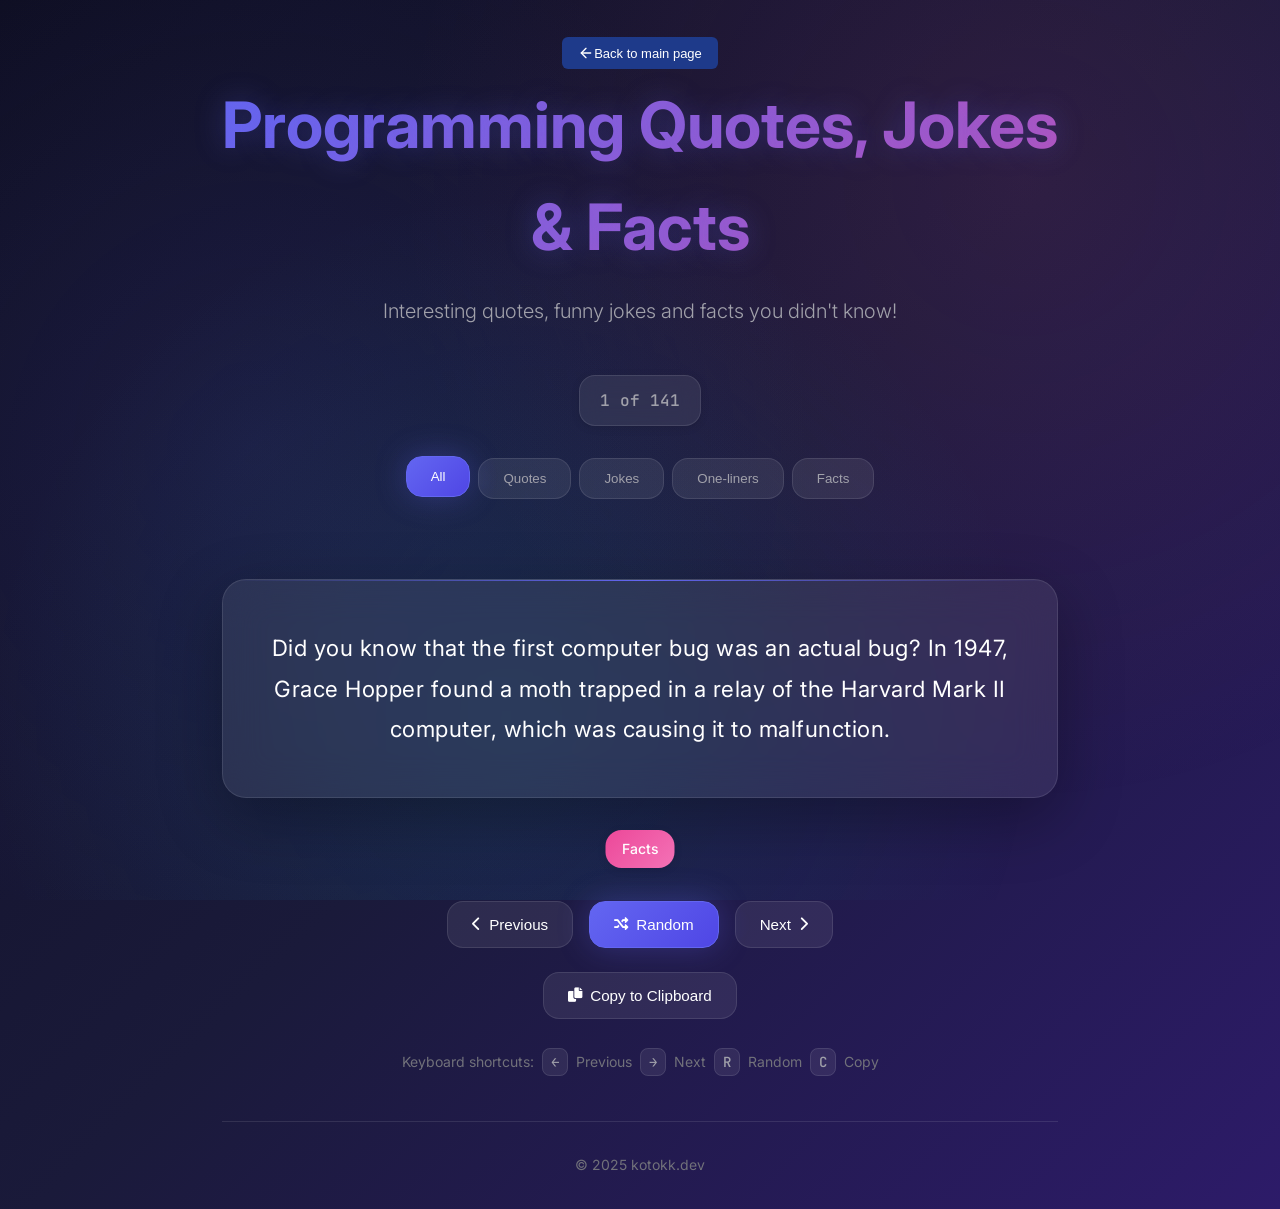
==== facts/index.html @ 2c8950e2 "added /facts" ====
<!DOCTYPE html>
<html lang="en">
<head>
    <meta charset="UTF-8">
    <meta name="viewport" content="width=device-width, initial-scale=1.0">
    <meta name="description" content="Programming Quotes, Jokes & Facts for Developers" />
    <title>Kotokk - Programming Quotes, Jokes & Facts</title>
    <link rel="stylesheet" href="https://cdnjs.cloudflare.com/ajax/libs/font-awesome/6.0.0/css/all.min.css">
    <link rel="icon" type="image/png" href="website-icon.png" />
    <link rel="stylesheet" href="styles.css" />
</head>
<body>
    <div class="container">
        <header>
                  <button onclick="window.location.href='/index.php'" class="back-button">
  <svg width="16" height="16" viewBox="0 0 24 24" fill="none" stroke="currentColor" stroke-width="2" stroke-linecap="round" stroke-linejoin="round">
    <path d="m12 19-7-7 7-7"/>
    <path d="M19 12H5"/>
  </svg>
Back to main page
</button>
            <h1>Programming Quotes, Jokes & Facts</h1>
            <p class="subtitle">Interesting quotes, funny jokes and facts you didn't know!</p>
        </header>
        
        <div class="fact-counter" id="fact-counter">1 of 60</div>

        <div class="category-selector">
            <div class="category-selector">
                <button class="category-btn active" data-category="all">All</button>
                <button class="category-btn" data-category="quotes">Quotes</button>
                <button class="category-btn" data-category="jokes">Jokes</button>
                <button class="category-btn" data-category="oneliners">One-liners</button>
                <button class="category-btn" data-category="facts">Facts</button>
            </div>
            
        </div>

        <div class="fact-card fade-in">
            <p id="fact-display" class="fact-text"></p>
        </div>
        
        <div class="tag" id="fact-category"></div>
        
        <div class="controls">
            <div class="navigation">
                <button class="btn" id="prev-fact" title="Previous fact">
                    <i class="fas fa-chevron-left"></i> Previous
                </button>
                <button class="btn btn-primary" id="randomBtn" title="Random fact">
                    <i class="fas fa-random"></i> Random
                </button>
                <button class="btn" id="next-fact" title="Next fact">
                    Next <i class="fas fa-chevron-right"></i>
                </button>
            </div>
            
            <button class="btn" id="copy-fact" title="Copy to clipboard">
                <i class="fas fa-copy"></i> Copy to Clipboard
            </button>
        </div>
        
        <div class="keyboard-shortcuts">
            Keyboard shortcuts: <span>←</span> Previous <span>→</span> Next <span>R</span> Random <span>C</span> Copy
        </div>
        
        <footer class="footer">
            <p>© 2025 kotokk.dev</p>
        </footer>
    </div>
    
    <div class="toast" id="copyTooltip">Copied to clipboard!</div>
    <script src="script.js"></script>
</body>
</html>
---- facts/styles.css ----
@import url('https://fonts.googleapis.com/css2?family=Inter:wght@300;400;500;600;700&family=JetBrains+Mono:wght@400;500&display=swap');

:root {
  --primary-color: #6366f1;
  --primary-dark: #4f46e5;
  --secondary-color: #ec4899;
  --accent-color: #06b6d4;
  --success-color: #10b981;
  
  --bg-primary: #0f0f23;
  --bg-secondary: #1a1a3a;
  --bg-card: rgba(255, 255, 255, 0.05);
  --bg-glass: rgba(255, 255, 255, 0.08);
  
  --text-primary: #ffffff;
  --text-secondary: #a1a1aa;
  --text-muted: #71717a;
  
  --border-primary: rgba(255, 255, 255, 0.1);
  --border-hover: rgba(255, 255, 255, 0.2);
  
  --shadow-sm: 0 2px 8px rgba(0, 0, 0, 0.1);
  --shadow-md: 0 8px 32px rgba(0, 0, 0, 0.2);
  --shadow-lg: 0 20px 64px rgba(0, 0, 0, 0.3);
  --shadow-glow: 0 0 32px rgba(99, 102, 241, 0.3);
  
  --radius-sm: 8px;
  --radius-md: 12px;
  --radius-lg: 16px;
  --radius-xl: 24px;
  
  --transition-fast: all 0.2s cubic-bezier(0.4, 0, 0.2, 1);
  --transition-smooth: all 0.3s cubic-bezier(0.4, 0, 0.2, 1);
  --transition-slow: all 0.5s cubic-bezier(0.4, 0, 0.2, 1);
}

* {
  margin: 0;
  padding: 0;
  box-sizing: border-box;
}

html {
  scroll-behavior: smooth;
}

.back-button {
  display: inline-flex;
  align-items: center;
  padding: 8px 16px;
  background: #1e3a8a;
  color: white;
  border: none;
  border-radius: 6px;
  font-size: 13px;
  font-weight: 400;
  cursor: pointer;
  transition: all 0.2s ease;
  text-decoration: none;
  margin: 5px;
}

.back-button:hover {
  background: #1e40af;
  transform: translateX(-3px);
}

.back-button:active {
  transform: translateX(-1px);
}

.back-button svg {
  transition: transform 0.2s ease;
}

.back-button:hover svg {
  transform: translateX(-1px);
}

body {
  font-family: 'Inter', -apple-system, BlinkMacSystemFont, sans-serif;
  background: linear-gradient(135deg, #0f0f23 0%, #1a1a3a 50%, #2d1b69 100%);
  color: var(--text-primary);
  line-height: 1.6;
  min-height: 100vh;
  overflow-x: hidden;
  position: relative;
}

body::before {
  content: '';
  position: fixed;
  top: 0;
  left: 0;
  width: 100%;
  height: 100%;
  background: 
    radial-gradient(circle at 20% 50%, rgba(99, 102, 241, 0.1) 0%, transparent 50%),
    radial-gradient(circle at 80% 20%, rgba(236, 72, 153, 0.1) 0%, transparent 50%),
    radial-gradient(circle at 40% 80%, rgba(6, 182, 212, 0.1) 0%, transparent 50%);
  animation: backgroundShift 20s ease-in-out infinite;
  z-index: -1;
}

@keyframes backgroundShift {
  0%, 100% { transform: scale(1) rotate(0deg); opacity: 0.3; }
  33% { transform: scale(1.1) rotate(2deg); opacity: 0.5; }
  66% { transform: scale(0.9) rotate(-1deg); opacity: 0.4; }
}

.container {
  max-width: 900px;
  margin: 0 auto;
  padding: 2rem;
  position: relative;
  z-index: 1;
}

header {
  text-align: center;
  margin-bottom: 3rem;
  animation: floatDown 0.8s ease-out;
}

@keyframes floatDown {
  0% { 
    opacity: 0; 
    transform: translateY(-30px) scale(0.9); 
  }
  100% { 
    opacity: 1; 
    transform: translateY(0) scale(1); 
  }
}

header h1 {
  font-size: clamp(2.5rem, 5vw, 4rem);
  font-weight: 700;
  background: linear-gradient(135deg, var(--primary-color), var(--secondary-color), var(--accent-color));
  background-size: 300% 300%;
  -webkit-background-clip: text;
  -webkit-text-fill-color: transparent;
  background-clip: text;
  margin-bottom: 1rem;
  animation: gradientShift 4s ease-in-out infinite;
  text-shadow: 0 0 30px rgba(99, 102, 241, 0.3);
}

@keyframes gradientShift {
  0%, 100% { background-position: 0% 50%; }
  50% { background-position: 100% 50%; }
}

.subtitle {
  font-size: 1.25rem;
  color: var(--text-secondary);
  font-weight: 300;
  opacity: 0;
  animation: fadeInUp 0.8s ease-out 0.3s forwards;
}

@keyframes fadeInUp {
  0% { 
    opacity: 0; 
    transform: translateY(20px); 
  }
  100% { 
    opacity: 1; 
    transform: translateY(0); 
  }
}

.fact-counter {
  display: flex;
  align-items: center;
  justify-content: center;
  text-align: center;
  width: fit-content;
  margin: 0 auto 2rem auto;
  background: var(--bg-glass);
  backdrop-filter: blur(10px);
  border: 1px solid var(--border-primary);
  padding: 0.75rem 1.25rem;
  border-radius: var(--radius-lg);
  font-family: 'JetBrains Mono', monospace;
  font-weight: 500;
  color: var(--text-secondary);
  box-shadow: var(--shadow-sm);
  animation: pulse 2s infinite;
}

@keyframes pulse {
  0%, 100% { transform: scale(1); opacity: 0.8; }
  50% { transform: scale(1.05); opacity: 1; }
}

.category-selector {
  display: flex;
  justify-content: center;
  gap: 0.5rem;
  margin-bottom: 2.5rem;
  flex-wrap: wrap;
  animation: slideInFromLeft 0.8s ease-out 0.2s both;
}

@keyframes slideInFromLeft {
  0% { 
    opacity: 0; 
    transform: translateX(-50px); 
  }
  100% { 
    opacity: 1; 
    transform: translateX(0); 
  }
}

.category-btn {
  background: var(--bg-glass);
  backdrop-filter: blur(10px);
  border: 1px solid var(--border-primary);
  color: var(--text-secondary);
  padding: 0.75rem 1.5rem;
  border-radius: var(--radius-lg);
  font-weight: 500;
  cursor: pointer;
  transition: var(--transition-smooth);
  position: relative;
  overflow: hidden;
}

.category-btn::before {
  content: '';
  position: absolute;
  top: 0;
  left: -100%;
  width: 100%;
  height: 100%;
  background: linear-gradient(90deg, transparent, rgba(255, 255, 255, 0.1), transparent);
  transition: var(--transition-smooth);
}

.category-btn:hover::before {
  left: 100%;
}

.category-btn:hover {
  transform: translateY(-2px);
  border-color: var(--border-hover);
  box-shadow: var(--shadow-md);
  color: var(--text-primary);
}

.category-btn.active {
  background: linear-gradient(135deg, var(--primary-color), var(--primary-dark));
  color: white;
  border-color: var(--primary-color);
  box-shadow: var(--shadow-glow);
  transform: translateY(-2px);
}

.category-btn:active {
  transform: translateY(0) scale(0.98);
}

.fact-card {
  background: var(--bg-glass);
  backdrop-filter: blur(20px);
  border: 1px solid var(--border-primary);
  border-radius: var(--radius-xl);
  padding: 3rem;
  margin-bottom: 2rem;
  box-shadow: var(--shadow-lg);
  position: relative;
  overflow: hidden;
  transition: var(--transition-smooth);
  animation: scaleIn 0.6s ease-out 0.4s both;
}

@keyframes scaleIn {
  0% { 
    opacity: 0; 
    transform: scale(0.9) rotateX(10deg); 
  }
  100% { 
    opacity: 1; 
    transform: scale(1) rotateX(0deg); 
  }
}

.fact-card::before {
  content: '';
  position: absolute;
  top: 0;
  left: 0;
  right: 0;
  height: 1px;
  background: linear-gradient(90deg, transparent, var(--primary-color), transparent);
  animation: shimmer 3s infinite;
}

@keyframes shimmer {
  0% { transform: translateX(-100%); }
  100% { transform: translateX(100%); }
}

.fact-card:hover {
  transform: translateY(-8px) scale(1.02);
  box-shadow: var(--shadow-lg), var(--shadow-glow);
  border-color: var(--border-hover);
}

.fact-text {
  font-size: clamp(1.1rem, 2.5vw, 1.4rem);
  line-height: 1.8;
  color: var(--text-primary);
  text-align: center;
  font-weight: 400;
  letter-spacing: 0.5px;
  margin: 0;
}

.fade-in {
  animation: fadeIn 0.5s ease-in-out;
}

.fade-out {
  animation: fadeOut 0.3s ease-in-out;
}

@keyframes fadeIn {
  0% { opacity: 0; transform: translateY(10px); }
  100% { opacity: 1; transform: translateY(0); }
}

@keyframes fadeOut {
  0% { opacity: 1; transform: translateY(0); }
  100% { opacity: 0; transform: translateY(-10px); }
}

.tag {
  display: inline-block;
  background: linear-gradient(135deg, var(--secondary-color), #f472b6);
  color: white;
  padding: 0.5rem 1rem;
  border-radius: var(--radius-lg);
  font-size: 0.875rem;
  font-weight: 500;
  margin-bottom: 2rem;
  box-shadow: var(--shadow-sm);
  animation: bounceIn 0.6s ease-out 0.6s both;
  position: relative;
  left: 50%;
  transform: translateX(-50%);
}

@keyframes bounceIn {
  0% { 
    opacity: 0; 
    transform: translateX(-50%) scale(0.3) rotate(-10deg); 
  }
  50% { 
    transform: translateX(-50%) scale(1.1) rotate(5deg); 
  }
  100% { 
    opacity: 1; 
    transform: translateX(-50%) scale(1) rotate(0deg); 
  }
}

.controls {
  display: flex;
  flex-direction: column;
  gap: 1.5rem;
  align-items: center;
  animation: slideInFromBottom 0.8s ease-out 0.5s both;
}

@keyframes slideInFromBottom {
  0% { 
    opacity: 0; 
    transform: translateY(30px); 
  }
  100% { 
    opacity: 1; 
    transform: translateY(0); 
  }
}

.navigation {
  display: flex;
  gap: 1rem;
  align-items: center;
}

.btn {
  background: var(--bg-glass);
  backdrop-filter: blur(10px);
  border: 1px solid var(--border-primary);
  color: var(--text-primary);
  padding: 0.875rem 1.5rem;
  border-radius: var(--radius-lg);
  font-weight: 500;
  cursor: pointer;
  transition: var(--transition-smooth);
  display: flex;
  align-items: center;
  gap: 0.5rem;
  font-size: 0.95rem;
  position: relative;
  overflow: hidden;
}

.btn::before {
  content: '';
  position: absolute;
  top: 50%;
  left: 50%;
  width: 0;
  height: 0;
  background: radial-gradient(circle, rgba(255, 255, 255, 0.1) 0%, transparent 70%);
  transition: var(--transition-fast);
  transform: translate(-50%, -50%);
  border-radius: 50%;
}

.btn:hover::before {
  width: 300px;
  height: 300px;
}

.btn:hover {
  transform: translateY(-3px);
  border-color: var(--border-hover);
  box-shadow: var(--shadow-md);
  color: var(--text-primary);
}

.btn:active {
  transform: translateY(-1px) scale(0.98);
}

.btn-primary {
  background: linear-gradient(135deg, var(--primary-color), var(--primary-dark));
  color: white;
  border-color: var(--primary-color);
  box-shadow: var(--shadow-glow);
}

.btn-primary:hover {
  box-shadow: var(--shadow-md), 0 0 40px rgba(99, 102, 241, 0.4);
  transform: translateY(-3px) scale(1.05);
}

.btn i {
  font-size: 0.9rem;
  transition: var(--transition-fast);
}

.btn:hover i {
  transform: scale(1.1);
}

#randomBtn i {
  animation: spin 4s linear infinite;
}

@keyframes spin {
  0% { transform: rotate(0deg); }
  100% { transform: rotate(360deg); }
}

.keyboard-shortcuts {
  text-align: center;
  color: var(--text-muted);
  font-size: 0.875rem;
  margin-top: 2rem;
  animation: fadeIn 1s ease-out 0.8s both;
}

.keyboard-shortcuts span {
  background: var(--bg-glass);
  border: 1px solid var(--border-primary);
  padding: 0.25rem 0.5rem;
  border-radius: var(--radius-sm);
  font-family: 'JetBrains Mono', monospace;
  font-weight: 500;
  color: var(--text-secondary);
  margin: 0 0.25rem;
  transition: var(--transition-fast);
}

.keyboard-shortcuts span:hover {
  background: var(--bg-secondary);
  color: var(--text-primary);
  transform: scale(1.1);
}

.footer {
  text-align: center;
  margin-top: 3rem;
  padding-top: 2rem;
  border-top: 1px solid var(--border-primary);
  color: var(--text-muted);
  font-size: 0.875rem;
  animation: fadeIn 1s ease-out 1s both;
}

.toast {
  position: fixed;
  bottom: 2rem;
  left: 50%;
  transform: translateX(-50%) translateY(100px);
  background: var(--success-color);
  color: white;
  padding: 1rem 2rem;
  border-radius: var(--radius-lg);
  box-shadow: var(--shadow-lg);
  font-weight: 500;
  opacity: 0;
  transition: var(--transition-smooth);
  z-index: 1000;
  backdrop-filter: blur(10px);
}

.toast.show {
  opacity: 1;
  transform: translateX(-50%) translateY(0);
  animation: toastBounce 0.5s ease-out;
}

@keyframes toastBounce {
  0% { transform: translateX(-50%) translateY(100px) scale(0.8); }
  50% { transform: translateX(-50%) translateY(-10px) scale(1.1); }
  100% { transform: translateX(-50%) translateY(0) scale(1); }
}

@media (max-width: 768px) {
  .container {
    padding: 1rem;
  }
  
  .fact-card {
    padding: 2rem;
  }
  
  .navigation {
    flex-direction: column;
    gap: 0.75rem;
  }
  
  .controls {
    gap: 1rem;
  }
  
  .category-selector {
    gap: 0.5rem;
  }
  
  .category-btn {
    padding: 0.625rem 1rem;
    font-size: 0.875rem;
  }
  
  .btn {
    padding: 0.75rem 1.25rem;
    font-size: 0.875rem;
  }
}

@media (max-width: 480px) {
  .fact-card {
    padding: 1.5rem;
  }
  
  .category-selector {
    justify-content: stretch;
  }
  
  .category-btn {
    flex: 1;
    text-align: center;
    min-width: 0;
    padding: 0.5rem 0.75rem;
  }
  
  .navigation {
    width: 100%;
  }
  
  .btn {
    flex: 1;
    justify-content: center;
  }
}

.btn:focus-visible,
.category-btn:focus-visible {
  outline: 2px solid var(--primary-color);
  outline-offset: 2px;
}

@media (prefers-contrast: high) {
  :root {
    --bg-glass: rgba(255, 255, 255, 0.15);
    --border-primary: rgba(255, 255, 255, 0.3);
    --text-secondary: #e4e4e7;
  }
}

@media (prefers-reduced-motion: reduce) {
  *,
  *::before,
  *::after {
    animation-duration: 0.01ms !important;
    animation-iteration-count: 1 !important;
    transition-duration: 0.01ms !important;
  }
  
  body::before {
    animation: none;
  }
  
  #randomBtn i {
    animation: none;
  }
}
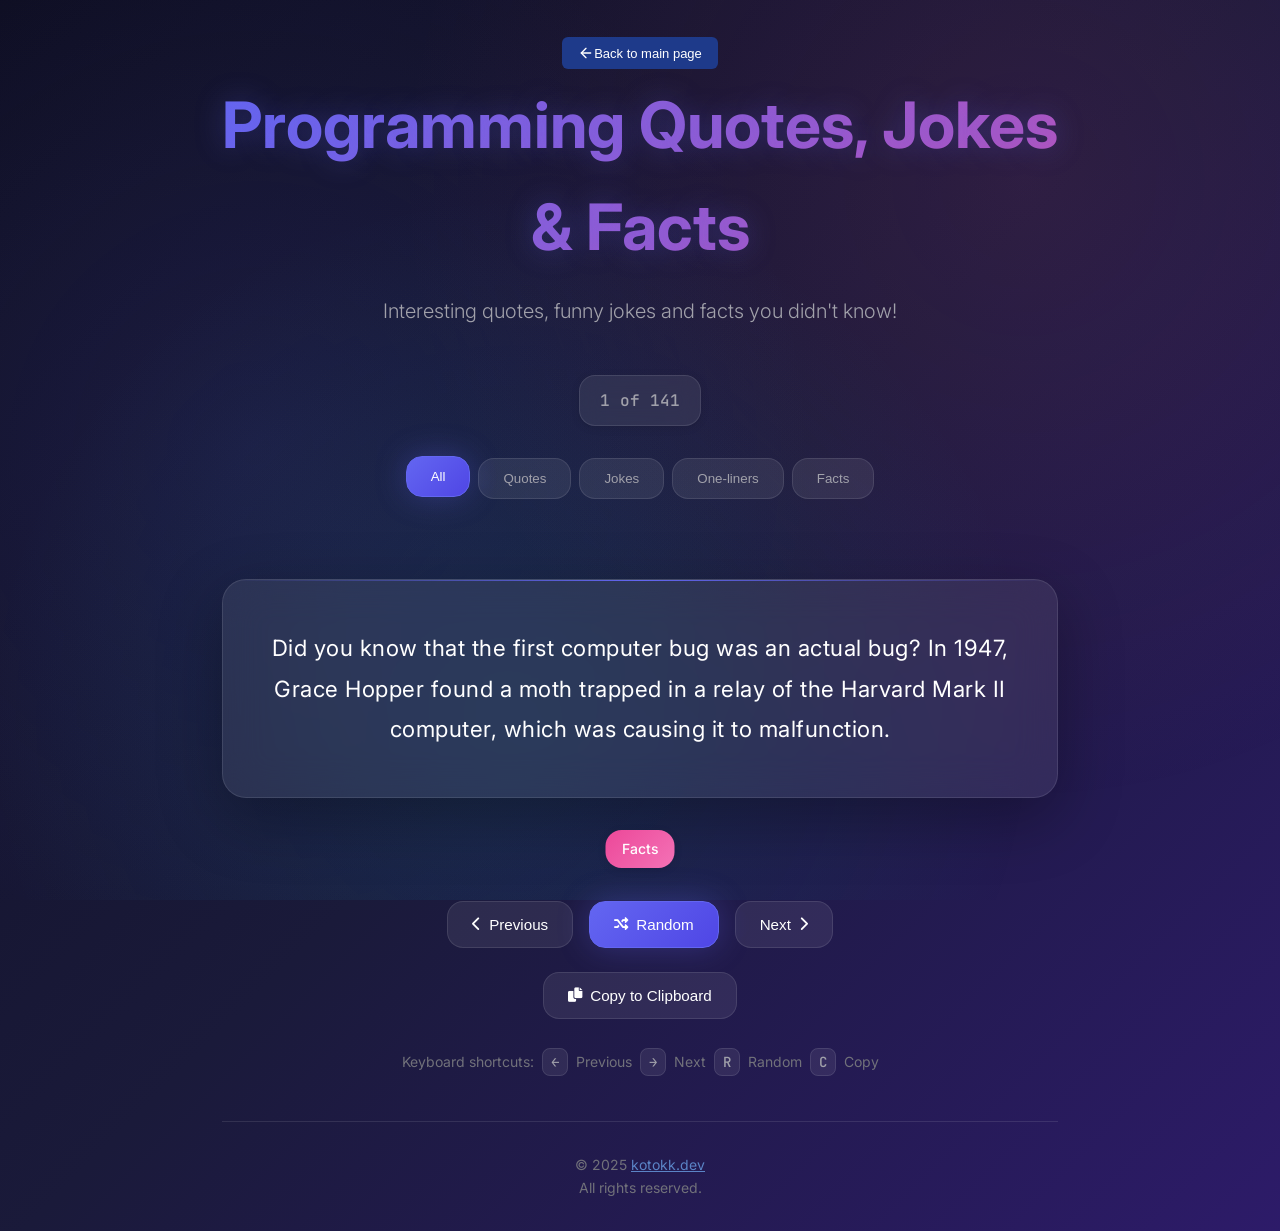
==== commit b4e20689: "turned copyright on the footer into a link" ====
--- a/facts/index.html
+++ b/facts/index.html
@@ -65,11 +65,11 @@
         </div>
         
         <footer class="footer">
-            <p>© 2025 kotokk.dev</p>
+            <p>&copy; 2025 <a style="color: #5b84c6;" href="https://kotokk.dev">kotokk.dev</a><br>All rights reserved.</p>
         </footer>
     </div>
     
     <div class="toast" id="copyTooltip">Copied to clipboard!</div>
     <script src="script.js"></script>
 </body>
-</html>+</html>
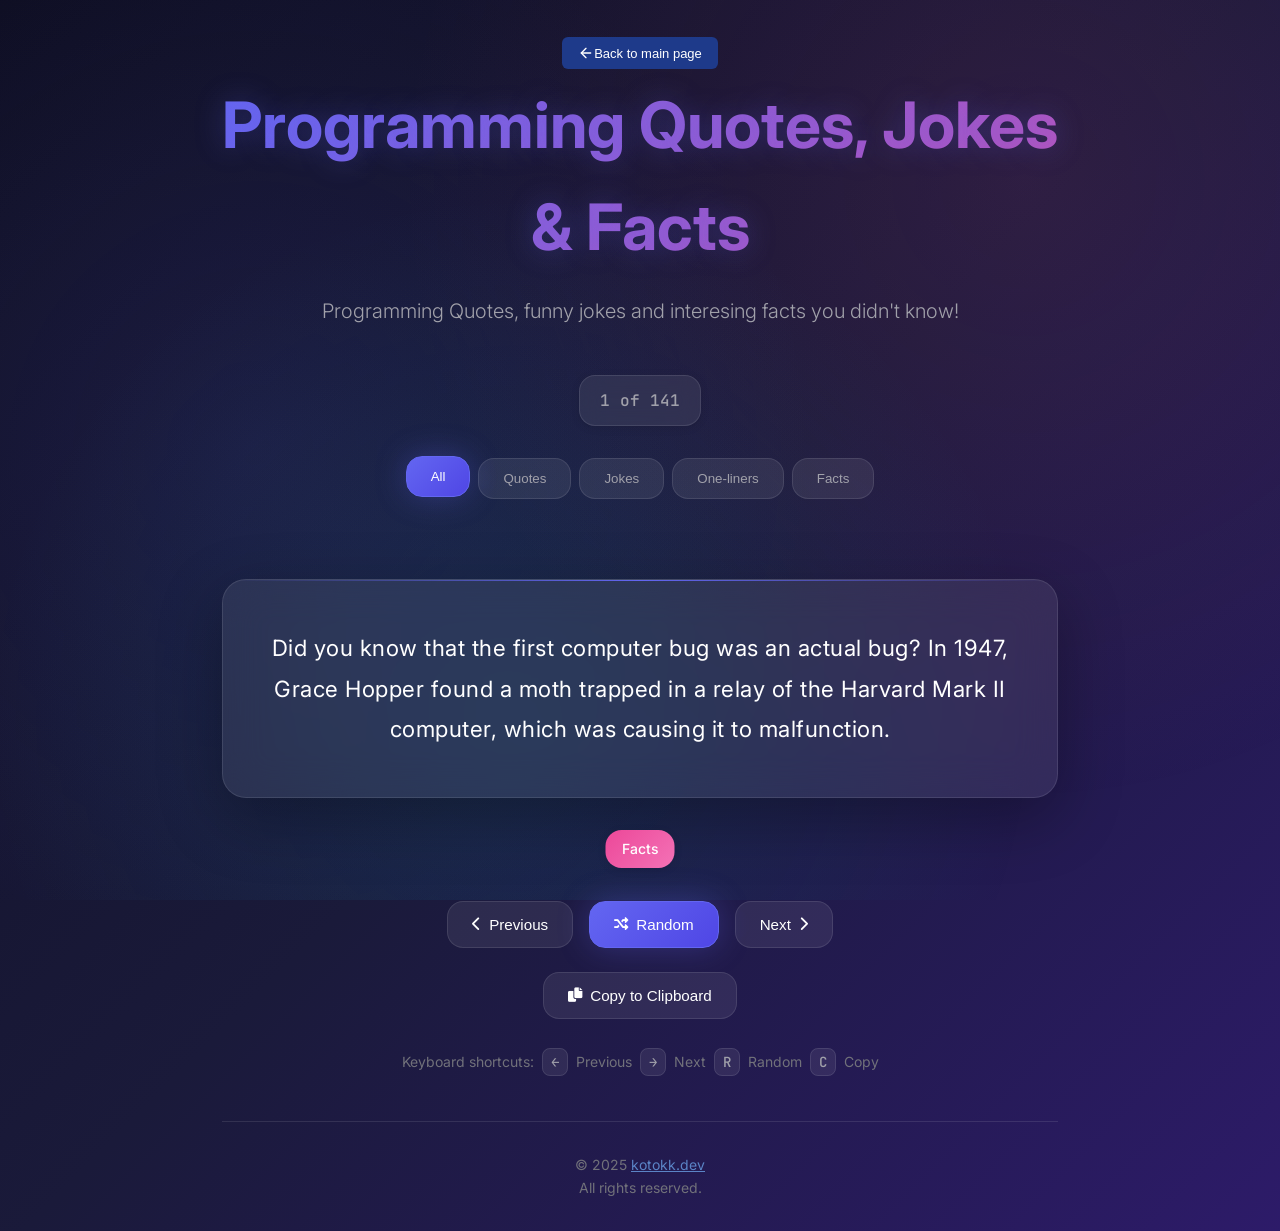
==== commit 2ac931c5: "improved description (polish version coming soon)" ====
--- a/facts/index.html
+++ b/facts/index.html
@@ -3,7 +3,7 @@
 <head>
     <meta charset="UTF-8">
     <meta name="viewport" content="width=device-width, initial-scale=1.0">
-    <meta name="description" content="Programming Quotes, Jokes & Facts for Developers" />
+    <meta name="description" content="Programming Quotes, funny jokes and interesing facts you didn't know!" />
     <title>Kotokk - Programming Quotes, Jokes & Facts</title>
     <link rel="stylesheet" href="https://cdnjs.cloudflare.com/ajax/libs/font-awesome/6.0.0/css/all.min.css">
     <link rel="icon" type="image/png" href="website-icon.png" />
@@ -20,7 +20,7 @@
 Back to main page
 </button>
             <h1>Programming Quotes, Jokes & Facts</h1>
-            <p class="subtitle">Interesting quotes, funny jokes and facts you didn't know!</p>
+            <p class="subtitle">Programming Quotes, funny jokes and interesing facts you didn't know!</p>
         </header>
         
         <div class="fact-counter" id="fact-counter">1 of 60</div>
